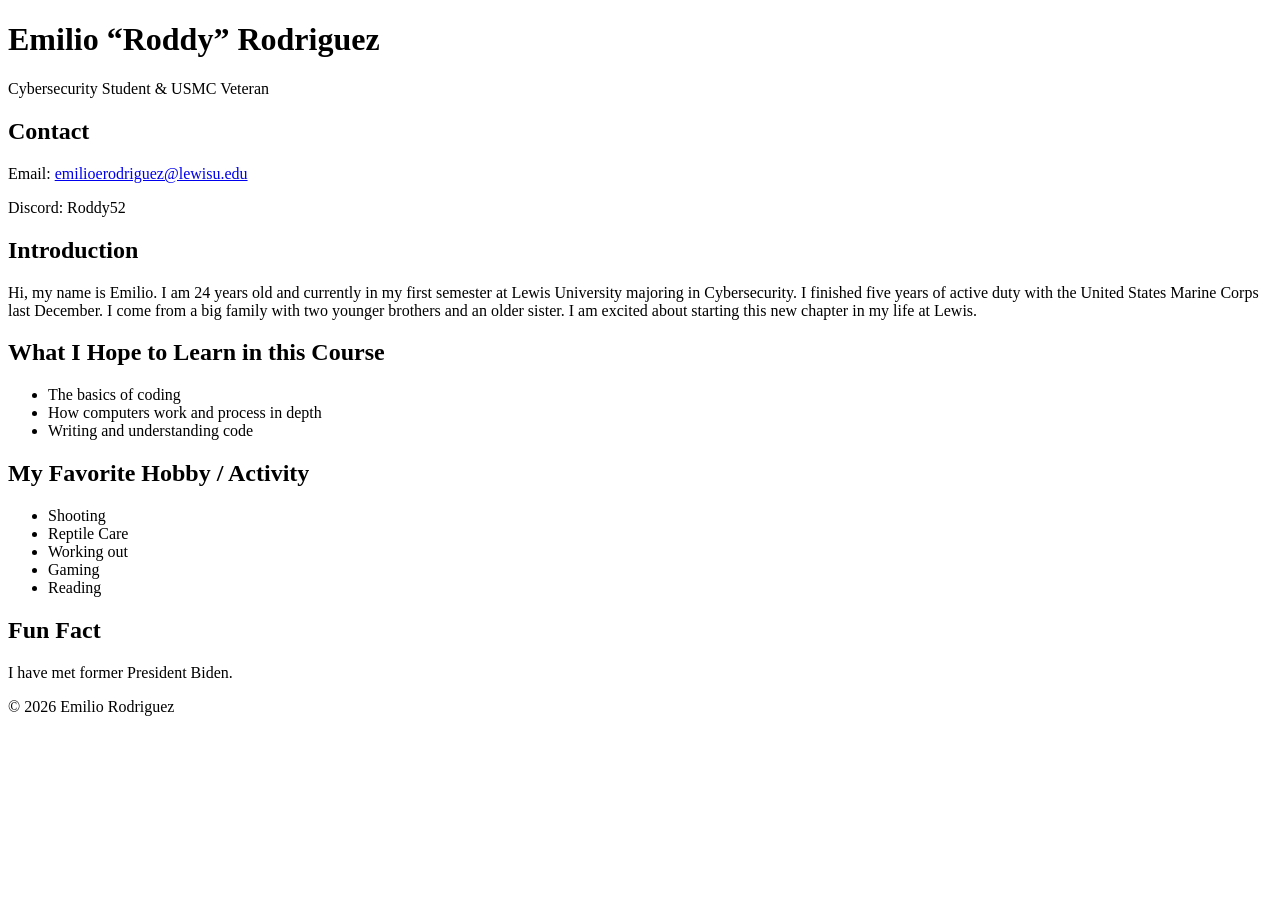
==== me.html @ 772df5ec "Add files via upload" ====
<!DOCTYPE html>
<html lang="en">
<head>
    <meta charset="UTF-8">
    <meta name="viewport" content="width=device-width, initial-scale=1.0">
    <title>Emilio Rodriguez – Getting to Know Each Other</title>
    <link rel="stylesheet" href="gtkeoe.css">
</head>
<body>

    <header class="hero-section">
        <h1>Emilio “Roddy” Rodriguez</h1>
        <p class="subtitle">Cybersecurity Student & USMC Veteran</p>
    </header>

    <main class="main-content">

        <section class="contact">
            <h2>Contact</h2>
            <p>Email: <a href="mailto:emilioerodriguez@lewisu.edu">emilioerodriguez@lewisu.edu</a></p>
            <p>Discord: Roddy52</p>
        </section>

        <section class="intro">
            <h2>Introduction</h2>
            <p>Hi, my name is Emilio. I am 24 years old and currently in my first semester at Lewis University
            majoring in Cybersecurity. I finished five years of active duty with the United States Marine Corps
            last December. I come from a big family with two younger brothers and an older sister. I am excited
            about starting this new chapter in my life at Lewis.</p>
        </section>

        <section class="goals">
            <h2>What I Hope to Learn in this Course</h2>
            <ul>
                <li>The basics of coding</li>
                <li>How computers work and process in depth</li>
                <li>Writing and understanding code</li>
            </ul>
        </section>

        <section class="hobbies">
            <h2>My Favorite Hobby / Activity</h2>
            <ul>
                <li>Shooting</li>
                <li>Reptile Care</li>
                <li>Working out</li>
                <li>Gaming</li>
                <li>Reading</li>
            </ul>
        </section>

        <section class="fun-fact">
            <h2>Fun Fact</h2>
            <p>I have met former President Biden.</p>
        </section>

    </main>

    <footer class="footer">
        <p>© 2026 Emilio Rodriguez</p>
    </footer>

</body>
</html>
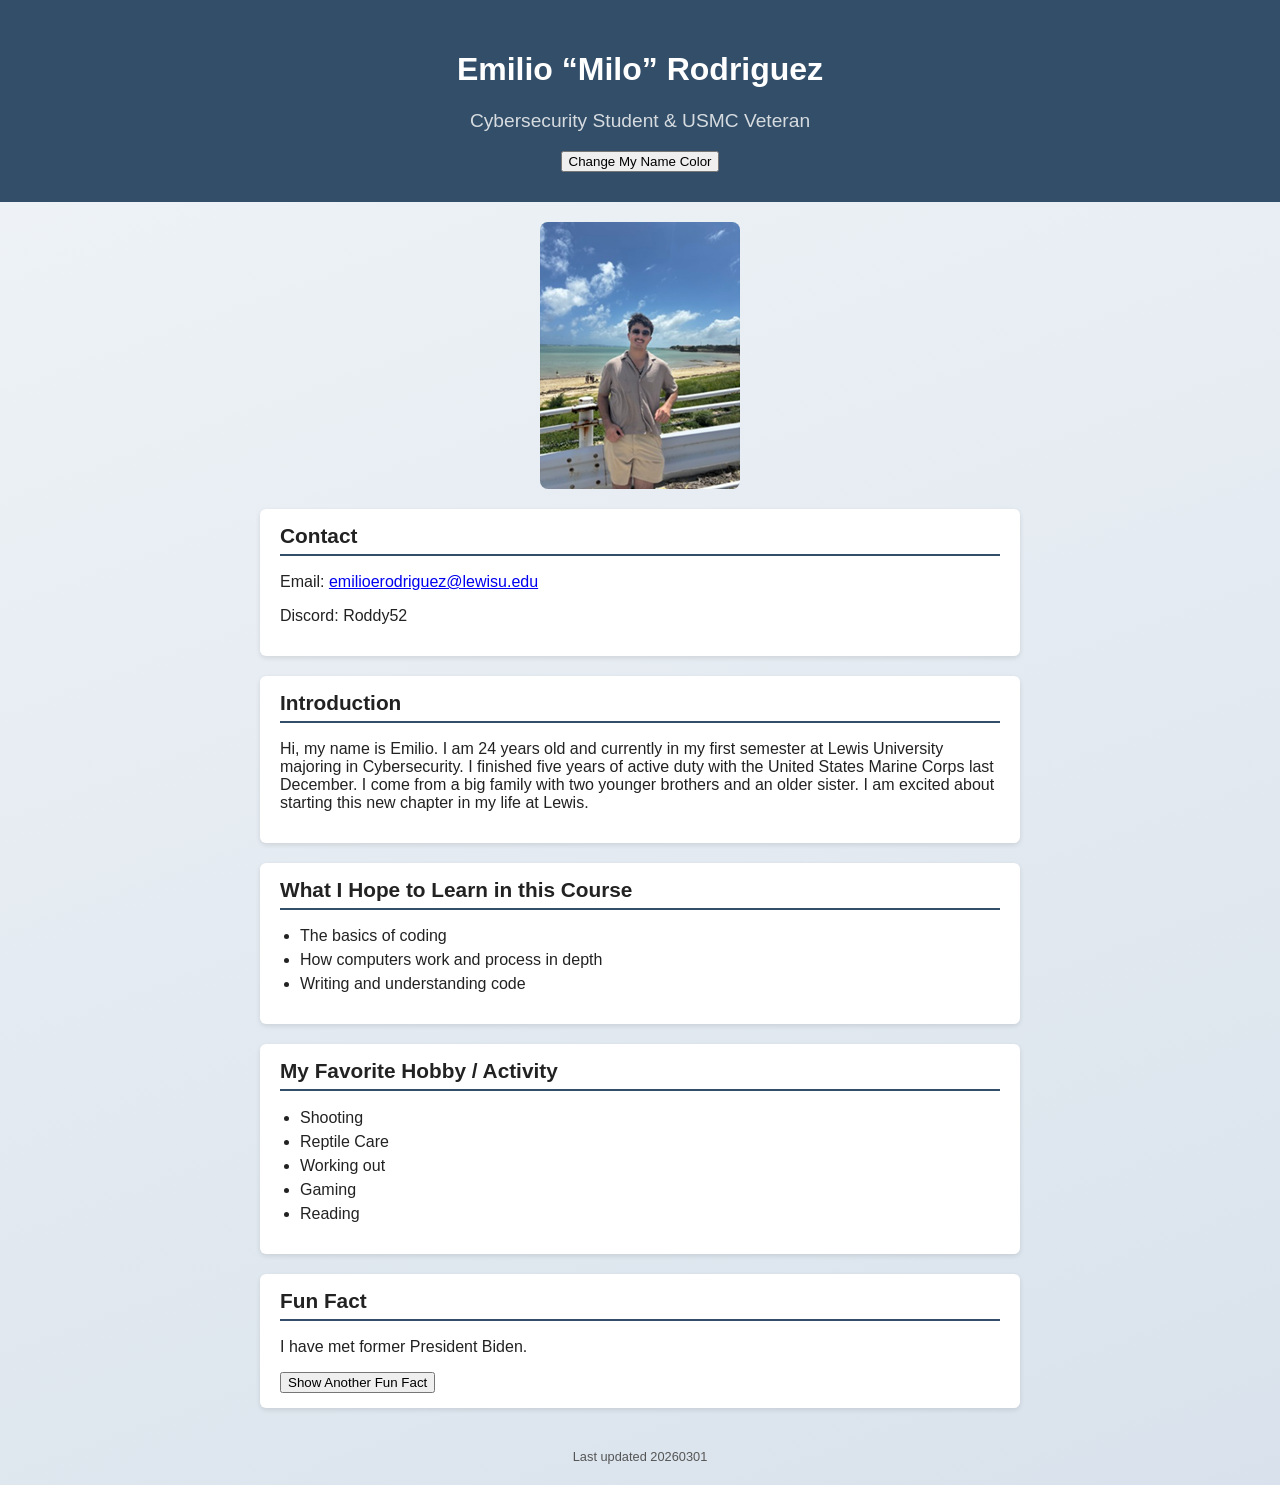
==== commit 983626df: "renamed index.html" ====
--- a/me.html
+++ b/me.html
@@ -1,64 +1,70 @@
-<!DOCTYPE html>
-<html lang="en">
-<head>
-    <meta charset="UTF-8">
-    <meta name="viewport" content="width=device-width, initial-scale=1.0">
-    <title>Emilio Rodriguez – Getting to Know Each Other</title>
-    <link rel="stylesheet" href="gtkeoe.css">
-</head>
-<body>
-
-    <header class="hero-section">
-        <h1>Emilio “Roddy” Rodriguez</h1>
-        <p class="subtitle">Cybersecurity Student & USMC Veteran</p>
-    </header>
-
-    <main class="main-content">
-
-        <section class="contact">
-            <h2>Contact</h2>
-            <p>Email: <a href="mailto:emilioerodriguez@lewisu.edu">emilioerodriguez@lewisu.edu</a></p>
-            <p>Discord: Roddy52</p>
-        </section>
-
-        <section class="intro">
-            <h2>Introduction</h2>
-            <p>Hi, my name is Emilio. I am 24 years old and currently in my first semester at Lewis University
-            majoring in Cybersecurity. I finished five years of active duty with the United States Marine Corps
-            last December. I come from a big family with two younger brothers and an older sister. I am excited
-            about starting this new chapter in my life at Lewis.</p>
-        </section>
-
-        <section class="goals">
-            <h2>What I Hope to Learn in this Course</h2>
-            <ul>
-                <li>The basics of coding</li>
-                <li>How computers work and process in depth</li>
-                <li>Writing and understanding code</li>
-            </ul>
-        </section>
-
-        <section class="hobbies">
-            <h2>My Favorite Hobby / Activity</h2>
-            <ul>
-                <li>Shooting</li>
-                <li>Reptile Care</li>
-                <li>Working out</li>
-                <li>Gaming</li>
-                <li>Reading</li>
-            </ul>
-        </section>
-
-        <section class="fun-fact">
-            <h2>Fun Fact</h2>
-            <p>I have met former President Biden.</p>
-        </section>
-
-    </main>
-
-    <footer class="footer">
-        <p>© 2026 Emilio Rodriguez</p>
-    </footer>
-
-</body>
+<!DOCTYPE html>
+<html lang="en">
+<head>
+    <meta charset="UTF-8">
+    <meta name="viewport" content="width=device-width, initial-scale=1.0">
+    <title>Emilio Rodriguez – Getting to Know Each Other</title>
+    <link rel="stylesheet" href="me.css">
+</head>
+<body>
+
+    <header class="hero-section">
+        <h1 id="myName">Emilio “Milo” Rodriguez</h1>
+        <p class="subtitle">Cybersecurity Student & USMC Veteran</p>
+        <button id="colorBtn">Change My Name Color</button>
+    
+    </header>
+  
+    <main class="main-content">
+        
+        <img src="Images/me.png" alt="Handsome Guy Part 2" class="main-picture">
+        
+        <section class="contact">
+            <h2>Contact</h2>
+            <p>Email: <a href="mailto:emilioerodriguez@lewisu.edu">emilioerodriguez@lewisu.edu</a></p>
+            <p>Discord: Roddy52</p>
+        </section>
+
+        <section class="intro">
+            <h2>Introduction</h2>
+            <p>Hi, my name is Emilio. I am 24 years old and currently in my first semester at Lewis University
+            majoring in Cybersecurity. I finished five years of active duty with the United States Marine Corps
+            last December. I come from a big family with two younger brothers and an older sister. I am excited
+            about starting this new chapter in my life at Lewis.</p>
+        </section>
+
+        <section class="goals">
+            <h2>What I Hope to Learn in this Course</h2>
+            <ul>
+                <li>The basics of coding</li>
+                <li>How computers work and process in depth</li>
+                <li>Writing and understanding code</li>
+            </ul>
+        </section>
+
+        <section class="hobbies">
+            <h2>My Favorite Hobby / Activity</h2>
+            <ul>
+                <li>Shooting</li>
+                <li>Reptile Care</li>
+                <li>Working out</li>
+                <li>Gaming</li>
+                <li>Reading</li>
+            </ul>
+        </section>
+
+<section class="fun-fact">
+    <h2>Fun Fact</h2>
+    <p id="funFactText">I have met former President Biden.</p>
+    <button id="funFactBtn">Show Another Fun Fact</button>
+</section>
+
+    </main>
+
+    <footer class="footer">
+        <p>Last updated 20260301</p>
+    </footer>
+
+<script src="me.js"></script>
+</body>
 </html>
--- a/me.css
+++ b/me.css
@@ -0,0 +1,70 @@
+/* Page Background + Fonts */
+body {
+    margin: 0;
+    font-family: Arial, sans-serif;
+    background: linear-gradient(160deg, #f0f4f7, #d9e2ec);
+    color: #222;
+}
+
+/* Main Picture */
+.main-picture {
+    display: block;
+    margin: 20px auto;
+    width: 200px;   /* optional */
+    border-radius: 8px; /* optional */
+}
+
+/* Header (Hero) */
+.hero-section {
+    background-color: #334e68;
+    color: white;
+    padding: 30px;
+    text-align: center;
+}
+
+.hero-section .subtitle {
+    font-size: 1.2em;
+    margin-top: 5px;
+    opacity: 0.8;
+}
+
+/* Main Content */
+.main-content {
+    max-width: 760px;
+    margin: 20px auto;
+    padding: 0 15px;
+}
+
+/* Section Headings */
+.main-content section {
+    background: white;
+    border-radius: 6px;
+    padding: 15px 20px;
+    margin-bottom: 20px;
+    box-shadow: 0 2px 5px rgba(0,0,0,0.1);
+}
+
+.main-content h2 {
+    margin-top: 0;
+    border-bottom: 2px solid #334e68;
+    padding-bottom: 6px;
+    font-size: 1.3em;
+}
+
+/* Lists */
+ul {
+    padding-left: 20px;
+}
+
+ul li {
+    margin-bottom: 6px;
+}
+
+/* Footer */
+.footer {
+    text-align: center;
+    padding: 8px 0;
+    font-size: 0.8em;
+    color: #555;
+}
+
